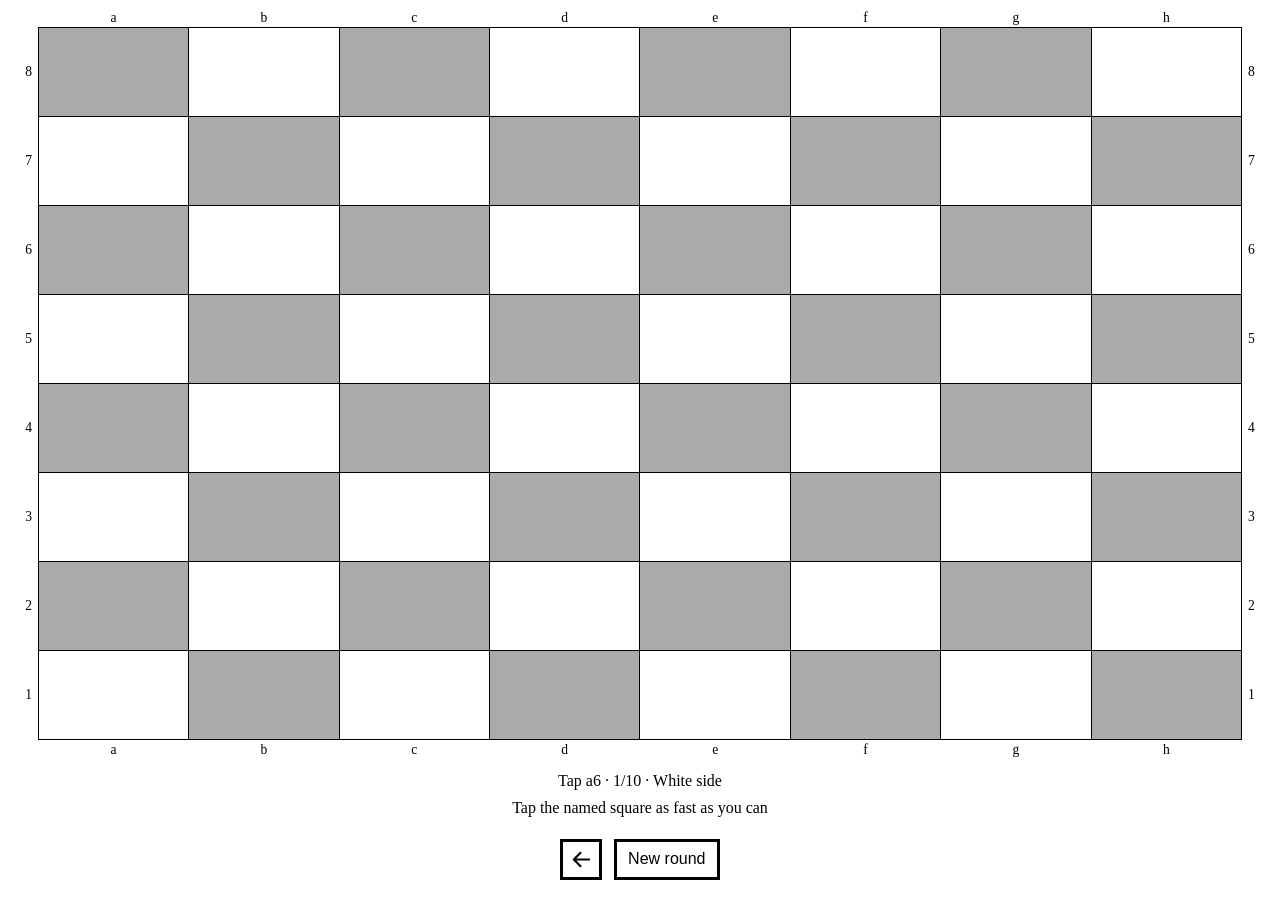
==== coordinates.html @ 3b95f32c "feat: narrow the games list hint" ====
<!DOCTYPE html>
<html lang="en">
<head>
<meta charset="utf-8">
<title>Chess — Coordinates</title>
<script>document.documentElement.className = 'loading';</script>
<link rel="stylesheet" href="style.css?v=12">
</head>
<body>
<table id="board"></table>
<p id="task"></p>
<p id="status"></p>
<p class="controls">
  <a class="icon back" href="training.html?v=12" title="Training"></a>
  <button id="start">New round</button>
</p>

<script src="board.js?v=12"></script>
<script>
(function () {
  'use strict';

  var BEST_KEY = 'kindle-chess-coords';
  var ROUND_LENGTH = 10;
  var FILES = 'abcdefgh';

  var taskEl = document.getElementById('task');
  var statusEl = document.getElementById('status');
  var startEl = document.getElementById('start');
  var board = new Board(document.getElementById('board'), onSquareTap);
  var best = load();
  var targets = [];
  var index = 0;
  var correct = 0;
  var startedAt = null;
  var locked = true;

  function load() {
    try {
      var raw = window.localStorage.getItem(BEST_KEY);
      return raw ? JSON.parse(raw) : null;
    } catch (e) {
      return null;
    }
  }

  function save() {
    try {
      window.localStorage.setItem(BEST_KEY, JSON.stringify(best));
    } catch (e) {}
  }

  function randomSquares(n) {
    var pool = [];

    for (var f = 0; f < 8; f++) {
      for (var r = 1; r <= 8; r++) {
        pool.push(FILES.charAt(f) + r);
      }
    }

    for (var i = pool.length - 1; i > 0; i--) {
      var j = Math.floor(Math.random() * (i + 1));
      var swap = pool[i];
      pool[i] = pool[j];
      pool[j] = swap;
    }

    return pool.slice(0, n);
  }

  function newRound() {
    targets = randomSquares(ROUND_LENGTH);
    index = 0;
    correct = 0;
    startedAt = Date.now();
    locked = false;
    board.setFlipped(Math.random() < 0.5);
    board.select(null);
    board.mark([]);
    showPrompt();
    statusEl.textContent = bestText();
  }

  function showPrompt() {
    var side = board.flipped ? 'Black side' : 'White side';
    taskEl.textContent = 'Tap ' + targets[index] + ' · ' + (index + 1) + '/' + ROUND_LENGTH + ' · ' + side;
  }

  function bestText() {
    if (!best) return 'Tap the named square as fast as you can';

    return 'Best: ' + best.correct + '/' + ROUND_LENGTH + ' in ' + Math.round(best.ms / 1000) + 's';
  }

  function onSquareTap(square) {
    if (locked) return;

    if (square === targets[index]) {
      correct++;
      advance();
      return;
    }

    locked = true;
    board.select(targets[index]);
    window.setTimeout(function () {
      board.select(null);
      locked = false;
      advance();
    }, 900);
  }

  function advance() {
    index++;

    if (index < targets.length) {
      showPrompt();
      return;
    }

    finishRound();
  }

  function finishRound() {
    locked = true;
    var ms = Date.now() - startedAt;
    var better = !best || correct > best.correct || (correct === best.correct && ms < best.ms);

    if (better) {
      best = { correct: correct, ms: ms };
      save();
    }

    taskEl.textContent = 'Round over: ' + correct + '/' + ROUND_LENGTH + ' in ' + Math.round(ms / 1000) + 's' + (better ? ' · New best!' : '');
    statusEl.textContent = bestText();
  }

  startEl.onclick = newRound;

  board.setPosition({});
  newRound();
  board.fitToScreen();
})();
</script>
<script>document.documentElement.className = '';</script>
</body>
</html>
---- style.css ----
body {
  margin: 0;
  padding: 0.5rem 0;
  background: #fff;
  color: #000;
  font-family: serif;
  text-align: center;
}

#board {
  width: 97%;
  margin: 0 auto;
  border-collapse: collapse;
  table-layout: fixed;
}

#board th {
  width: 1.2rem;
  padding: 0;
  font-size: 0.85rem;
  font-weight: normal;
  text-align: center;
  vertical-align: middle;
}

#board tr.files th {
  width: auto;
  height: 1.2rem;
}

#board tr.files th.corner {
  width: 1.2rem;
}

#board td {
  border: 1px solid #000;
}

#board td {
  height: 3.2rem;
  padding: 0;
  text-align: center;
  vertical-align: middle;
  cursor: pointer;
}

#board td {
  background-repeat: no-repeat;
  background-position: center;
  background-size: 88% 88%;
}

#board td.wK { background-image: url("data:image/svg+xml,%3Csvg xmlns=%22http://www.w3.org/2000/svg%22 viewBox=%220 0 45 45%22%3E%3Cg fill=%22none%22 fill-rule=%22evenodd%22 stroke=%22%23000%22 stroke-linecap=%22round%22 stroke-linejoin=%22round%22 stroke-width=%221.5%22%3E %3Cpath stroke-linejoin=%22miter%22 d=%22M22.5 11.63V6M20 8h5%22/%3E %3Cpath fill=%22%23fff%22 stroke-linecap=%22butt%22 stroke-linejoin=%22miter%22 d=%22M22.5 25s4.5-7.5 3-10.5c0 0-1-2.5-3-2.5s-3 2.5-3 2.5c-1.5 3 3 10.5 3 10.5%22/%3E %3Cpath fill=%22%23fff%22 d=%22M12.5 37c5.5 3.5 14.5 3.5 20 0v-7s9-4.5 6-10.5c-4-6.5-13.5-3.5-16 4V27v-3.5c-2.5-7.5-12-10.5-16-4-3 6 6 10.5 6 10.5v7%22/%3E %3Cpath d=%22M12.5 30c5.5-3 14.5-3 20 0m-20 3.5c5.5-3 14.5-3 20 0m-20 3.5c5.5-3 14.5-3 20 0%22/%3E %3C/g%3E%3C/svg%3E"); }
#board td.wQ { background-image: url("data:image/svg+xml,%3Csvg xmlns=%22http://www.w3.org/2000/svg%22 viewBox=%220 0 45 45%22%3E%3Cg style=%22fill:%23ffffff%3Bstroke:%23000000%3Bstroke-width:1.5%3Bstroke-linejoin:round%22%3E %3Cpath d=%22M 9,26 C 17.5,24.5 30,24.5 36,26 L 38.5,13.5 L 31,25 L 30.7,10.9 L 25.5,24.5 L 22.5,10 L 19.5,24.5 L 14.3,10.9 L 14,25 L 6.5,13.5 L 9,26 z%22/%3E %3Cpath d=%22M 9,26 C 9,28 10.5,28 11.5,30 C 12.5,31.5 12.5,31 12,33.5 C 10.5,34.5 11,36 11,36 C 9.5,37.5 11,38.5 11,38.5 C 17.5,39.5 27.5,39.5 34,38.5 C 34,38.5 35.5,37.5 34,36 C 34,36 34.5,34.5 33,33.5 C 32.5,31 32.5,31.5 33.5,30 C 34.5,28 36,28 36,26 C 27.5,24.5 17.5,24.5 9,26 z%22/%3E %3Cpath d=%22M 11.5,30 C 15,29 30,29 33.5,30%22 style=%22fill:none%22/%3E %3Cpath d=%22M 12,33.5 C 18,32.5 27,32.5 33,33.5%22 style=%22fill:none%22/%3E %3Ccircle cx=%226%22 cy=%2212%22 r=%222%22 /%3E %3Ccircle cx=%2214%22 cy=%229%22 r=%222%22 /%3E %3Ccircle cx=%2222.5%22 cy=%228%22 r=%222%22 /%3E %3Ccircle cx=%2231%22 cy=%229%22 r=%222%22 /%3E %3Ccircle cx=%2239%22 cy=%2212%22 r=%222%22 /%3E %3C/g%3E%3C/svg%3E"); }
#board td.wR { background-image: url("data:image/svg+xml,%3Csvg xmlns=%22http://www.w3.org/2000/svg%22 viewBox=%220 0 45 45%22%3E%3Cg style=%22opacity:1%3B fill:%23ffffff%3B fill-opacity:1%3B fill-rule:evenodd%3B stroke:%23000000%3B stroke-width:1.5%3B stroke-linecap:round%3Bstroke-linejoin:round%3Bstroke-miterlimit:4%3B stroke-dasharray:none%3B stroke-opacity:1%3B%22 transform=%22translate%280,0.3%29%22%3E %3Cpath d=%22M 9,39 L 36,39 L 36,36 L 9,36 L 9,39 z %22 style=%22stroke-linecap:butt%3B%22 /%3E %3Cpath d=%22M 12,36 L 12,32 L 33,32 L 33,36 L 12,36 z %22 style=%22stroke-linecap:butt%3B%22 /%3E %3Cpath d=%22M 11,14 L 11,9 L 15,9 L 15,11 L 20,11 L 20,9 L 25,9 L 25,11 L 30,11 L 30,9 L 34,9 L 34,14%22 style=%22stroke-linecap:butt%3B%22 /%3E %3Cpath d=%22M 34,14 L 31,17 L 14,17 L 11,14%22 /%3E %3Cpath d=%22M 31,17 L 31,29.5 L 14,29.5 L 14,17%22 style=%22stroke-linecap:butt%3B stroke-linejoin:miter%3B%22 /%3E %3Cpath d=%22M 31,29.5 L 32.5,32 L 12.5,32 L 14,29.5%22 /%3E %3Cpath d=%22M 11,14 L 34,14%22 style=%22fill:none%3B stroke:%23000000%3B stroke-linejoin:miter%3B%22 /%3E %3C/g%3E%3C/svg%3E"); }
#board td.wB { background-image: url("data:image/svg+xml,%3Csvg xmlns=%22http://www.w3.org/2000/svg%22 viewBox=%220 0 45 45%22%3E%3Cg style=%22opacity:1%3B fill:none%3B fill-rule:evenodd%3B fill-opacity:1%3B stroke:%23000000%3B stroke-width:1.5%3B stroke-linecap:round%3B stroke-linejoin:round%3B stroke-miterlimit:4%3B stroke-dasharray:none%3B stroke-opacity:1%3B%22 transform=%22translate%280,0.6%29%22%3E %3Cg style=%22fill:%23ffffff%3B stroke:%23000000%3B stroke-linecap:butt%3B%22%3E %3Cpath d=%22M 9,36 C 12.39,35.03 19.11,36.43 22.5,34 C 25.89,36.43 32.61,35.03 36,36 C 36,36 37.65,36.54 39,38 C 38.32,38.97 37.35,38.99 36,38.5 C 32.61,37.53 25.89,38.96 22.5,37.5 C 19.11,38.96 12.39,37.53 9,38.5 C 7.65,38.99 6.68,38.97 6,38 C 7.35,36.54 9,36 9,36 z%22/%3E %3Cpath d=%22M 15,32 C 17.5,34.5 27.5,34.5 30,32 C 30.5,30.5 30,30 30,30 C 30,27.5 27.5,26 27.5,26 C 33,24.5 33.5,14.5 22.5,10.5 C 11.5,14.5 12,24.5 17.5,26 C 17.5,26 15,27.5 15,30 C 15,30 14.5,30.5 15,32 z%22/%3E %3Cpath d=%22M 25 8 A 2.5 2.5 0 1 1  20,8 A 2.5 2.5 0 1 1  25 8 z%22/%3E %3C/g%3E %3Cpath d=%22M 17.5,26 L 27.5,26 M 15,30 L 30,30 M 22.5,15.5 L 22.5,20.5 M 20,18 L 25,18%22 style=%22fill:none%3B stroke:%23000000%3B stroke-linejoin:miter%3B%22/%3E %3C/g%3E%3C/svg%3E"); }
#board td.wN { background-image: url("data:image/svg+xml,%3Csvg xmlns=%22http://www.w3.org/2000/svg%22 viewBox=%220 0 45 45%22%3E%3Cg style=%22opacity:1%3B fill:none%3B fill-opacity:1%3B fill-rule:evenodd%3B stroke:%23000000%3B stroke-width:1.5%3B stroke-linecap:round%3Bstroke-linejoin:round%3Bstroke-miterlimit:4%3B stroke-dasharray:none%3B stroke-opacity:1%3B%22 transform=%22translate%280,0.3%29%22%3E %3Cpath d=%22M 22,10 C 32.5,11 38.5,18 38,39 L 15,39 C 15,30 25,32.5 23,18%22 style=%22fill:%23ffffff%3B stroke:%23000000%3B%22 /%3E %3Cpath d=%22M 24,18 C 24.38,20.91 18.45,25.37 16,27 C 13,29 13.18,31.34 11,31 C 9.958,30.06 12.41,27.96 11,28 C 10,28 11.19,29.23 10,30 C 9,30 5.997,31 6,26 C 6,24 12,14 12,14 C 12,14 13.89,12.1 14,10.5 C 13.27,9.506 13.5,8.5 13.5,7.5 C 14.5,6.5 16.5,10 16.5,10 L 18.5,10 C 18.5,10 19.28,8.008 21,7 C 22,7 22,10 22,10%22 style=%22fill:%23ffffff%3B stroke:%23000000%3B%22 /%3E %3Cpath d=%22M 9.5 25.5 A 0.5 0.5 0 1 1 8.5,25.5 A 0.5 0.5 0 1 1 9.5 25.5 z%22 style=%22fill:%23000000%3B stroke:%23000000%3B%22 /%3E %3Cpath d=%22M 15 15.5 A 0.5 1.5 0 1 1  14,15.5 A 0.5 1.5 0 1 1  15 15.5 z%22 transform=%22matrix%280.866,0.5,-0.5,0.866,9.693,-5.173%29%22 style=%22fill:%23000000%3B stroke:%23000000%3B%22 /%3E %3C/g%3E%3C/svg%3E"); }
#board td.wP { background-image: url("data:image/svg+xml,%3Csvg xmlns=%22http://www.w3.org/2000/svg%22 viewBox=%220 0 45 45%22%3E%3Cpath d=%22m 22.5,9 c -2.21,0 -4,1.79 -4,4 0,0.89 0.29,1.71 0.78,2.38 C 17.33,16.5 16,18.59 16,21 c 0,2.03 0.94,3.84 2.41,5.03 C 15.41,27.09 11,31.58 11,39.5 H 34 C 34,31.58 29.59,27.09 26.59,26.03 28.06,24.84 29,23.03 29,21 29,18.59 27.67,16.5 25.72,15.38 26.21,14.71 26.5,13.89 26.5,13 c 0,-2.21 -1.79,-4 -4,-4 z%22 style=%22opacity:1%3B fill:%23ffffff%3B fill-opacity:1%3B fill-rule:nonzero%3B stroke:%23000000%3B stroke-width:1.5%3B stroke-linecap:round%3B stroke-linejoin:miter%3B stroke-miterlimit:4%3B stroke-dasharray:none%3B stroke-opacity:1%3B%22/%3E%3C/svg%3E"); }
#board td.bK { background-image: url("data:image/svg+xml,%3Csvg xmlns=%22http://www.w3.org/2000/svg%22 viewBox=%220 0 45 45%22%3E%3Cg style=%22fill:none%3B fill-opacity:1%3B fill-rule:evenodd%3B stroke:%23000000%3B stroke-width:1.5%3B stroke-linecap:round%3Bstroke-linejoin:round%3Bstroke-miterlimit:4%3B stroke-dasharray:none%3B stroke-opacity:1%3B%22%3E %3Cpath d=%22M 22.5,11.63 L 22.5,6%22 style=%22fill:none%3B stroke:%23000000%3B stroke-linejoin:miter%3B%22 id=%22path6570%22/%3E %3Cpath d=%22M 22.5,25 C 22.5,25 27,17.5 25.5,14.5 C 25.5,14.5 24.5,12 22.5,12 C 20.5,12 19.5,14.5 19.5,14.5 C 18,17.5 22.5,25 22.5,25%22 style=%22fill:%23000000%3Bfill-opacity:1%3B stroke-linecap:butt%3B stroke-linejoin:miter%3B%22/%3E %3Cpath d=%22M 12.5,37 C 18,40.5 27,40.5 32.5,37 L 32.5,30 C 32.5,30 41.5,25.5 38.5,19.5 C 34.5,13 25,16 22.5,23.5 L 22.5,27 L 22.5,23.5 C 20,16 10.5,13 6.5,19.5 C 3.5,25.5 12.5,30 12.5,30 L 12.5,37%22 style=%22fill:%23000000%3B stroke:%23000000%3B%22/%3E %3Cpath d=%22M 20,8 L 25,8%22 style=%22fill:none%3B stroke:%23000000%3B stroke-linejoin:miter%3B%22/%3E %3Cpath d=%22M 32,29.5 C 32,29.5 40.5,25.5 38.03,19.85 C 34.15,14 25,18 22.5,24.5 L 22.5,26.6 L 22.5,24.5 C 20,18 10.85,14 6.97,19.85 C 4.5,25.5 13,29.5 13,29.5%22 style=%22fill:none%3B stroke:%23ffffff%3B%22/%3E %3Cpath d=%22M 12.5,30 C 18,27 27,27 32.5,30 M 12.5,33.5 C 18,30.5 27,30.5 32.5,33.5 M 12.5,37 C 18,34 27,34 32.5,37%22 style=%22fill:none%3B stroke:%23ffffff%3B%22/%3E %3C/g%3E%3C/svg%3E"); }
#board td.bQ { background-image: url("data:image/svg+xml,%3Csvg xmlns=%22http://www.w3.org/2000/svg%22 viewBox=%220 0 45 45%22%3E%3Cg style=%22fill:%23000000%3Bstroke:%23000000%3Bstroke-width:1.5%3B stroke-linecap:round%3Bstroke-linejoin:round%22%3E %3Cpath d=%22M 9,26 C 17.5,24.5 30,24.5 36,26 L 38.5,13.5 L 31,25 L 30.7,10.9 L 25.5,24.5 L 22.5,10 L 19.5,24.5 L 14.3,10.9 L 14,25 L 6.5,13.5 L 9,26 z%22 style=%22stroke-linecap:butt%3Bfill:%23000000%22 /%3E %3Cpath d=%22m 9,26 c 0,2 1.5,2 2.5,4 1,1.5 1,1 0.5,3.5 -1.5,1 -1,2.5 -1,2.5 -1.5,1.5 0,2.5 0,2.5 6.5,1 16.5,1 23,0 0,0 1.5,-1 0,-2.5 0,0 0.5,-1.5 -1,-2.5 -0.5,-2.5 -0.5,-2 0.5,-3.5 1,-2 2.5,-2 2.5,-4 -8.5,-1.5 -18.5,-1.5 -27,0 z%22 /%3E %3Cpath d=%22M 11.5,30 C 15,29 30,29 33.5,30%22 /%3E %3Cpath d=%22m 12,33.5 c 6,-1 15,-1 21,0%22 /%3E %3Ccircle cx=%226%22 cy=%2212%22 r=%222%22 /%3E %3Ccircle cx=%2214%22 cy=%229%22 r=%222%22 /%3E %3Ccircle cx=%2222.5%22 cy=%228%22 r=%222%22 /%3E %3Ccircle cx=%2231%22 cy=%229%22 r=%222%22 /%3E %3Ccircle cx=%2239%22 cy=%2212%22 r=%222%22 /%3E %3Cpath d=%22M 11,38.5 A 35,35 1 0 0 34,38.5%22 style=%22fill:none%3B stroke:%23000000%3Bstroke-linecap:butt%3B%22 /%3E %3Cg style=%22fill:none%3B stroke:%23ffffff%3B%22%3E %3Cpath d=%22M 11,29 A 35,35 1 0 1 34,29%22 /%3E %3Cpath d=%22M 12.5,31.5 L 32.5,31.5%22 /%3E %3Cpath d=%22M 11.5,34.5 A 35,35 1 0 0 33.5,34.5%22 /%3E %3Cpath d=%22M 10.5,37.5 A 35,35 1 0 0 34.5,37.5%22 /%3E %3C/g%3E %3C/g%3E%3C/svg%3E"); }
#board td.bR { background-image: url("data:image/svg+xml,%3Csvg xmlns=%22http://www.w3.org/2000/svg%22 viewBox=%220 0 45 45%22%3E%3Cg style=%22opacity:1%3B fill:%23000000%3B fill-opacity:1%3B fill-rule:evenodd%3B stroke:%23000000%3B stroke-width:1.5%3B stroke-linecap:round%3Bstroke-linejoin:round%3Bstroke-miterlimit:4%3B stroke-dasharray:none%3B stroke-opacity:1%3B%22 transform=%22translate%280,0.3%29%22%3E %3Cpath d=%22M 9,39 L 36,39 L 36,36 L 9,36 L 9,39 z %22 style=%22stroke-linecap:butt%3B%22 /%3E %3Cpath d=%22M 12.5,32 L 14,29.5 L 31,29.5 L 32.5,32 L 12.5,32 z %22 style=%22stroke-linecap:butt%3B%22 /%3E %3Cpath d=%22M 12,36 L 12,32 L 33,32 L 33,36 L 12,36 z %22 style=%22stroke-linecap:butt%3B%22 /%3E %3Cpath d=%22M 14,29.5 L 14,16.5 L 31,16.5 L 31,29.5 L 14,29.5 z %22 style=%22stroke-linecap:butt%3Bstroke-linejoin:miter%3B%22 /%3E %3Cpath d=%22M 14,16.5 L 11,14 L 34,14 L 31,16.5 L 14,16.5 z %22 style=%22stroke-linecap:butt%3B%22 /%3E %3Cpath d=%22M 11,14 L 11,9 L 15,9 L 15,11 L 20,11 L 20,9 L 25,9 L 25,11 L 30,11 L 30,9 L 34,9 L 34,14 L 11,14 z %22 style=%22stroke-linecap:butt%3B%22 /%3E %3Cpath d=%22M 12,35.5 L 33,35.5 L 33,35.5%22 style=%22fill:none%3B stroke:%23ffffff%3B stroke-width:1%3B stroke-linejoin:miter%3B%22 /%3E %3Cpath d=%22M 13,31.5 L 32,31.5%22 style=%22fill:none%3B stroke:%23ffffff%3B stroke-width:1%3B stroke-linejoin:miter%3B%22 /%3E %3Cpath d=%22M 14,29.5 L 31,29.5%22 style=%22fill:none%3B stroke:%23ffffff%3B stroke-width:1%3B stroke-linejoin:miter%3B%22 /%3E %3Cpath d=%22M 14,16.5 L 31,16.5%22 style=%22fill:none%3B stroke:%23ffffff%3B stroke-width:1%3B stroke-linejoin:miter%3B%22 /%3E %3Cpath d=%22M 11,14 L 34,14%22 style=%22fill:none%3B stroke:%23ffffff%3B stroke-width:1%3B stroke-linejoin:miter%3B%22 /%3E %3C/g%3E%3C/svg%3E"); }
#board td.bB { background-image: url("data:image/svg+xml,%3Csvg xmlns=%22http://www.w3.org/2000/svg%22 viewBox=%220 0 45 45%22%3E%3Cg style=%22opacity:1%3B fill:none%3B fill-rule:evenodd%3B fill-opacity:1%3B stroke:%23000000%3B stroke-width:1.5%3B stroke-linecap:round%3B stroke-linejoin:round%3B stroke-miterlimit:4%3B stroke-dasharray:none%3B stroke-opacity:1%3B%22 transform=%22translate%280,0.6%29%22%3E %3Cg style=%22fill:%23000000%3B stroke:%23000000%3B stroke-linecap:butt%3B%22%3E %3Cpath d=%22M 9,36 C 12.39,35.03 19.11,36.43 22.5,34 C 25.89,36.43 32.61,35.03 36,36 C 36,36 37.65,36.54 39,38 C 38.32,38.97 37.35,38.99 36,38.5 C 32.61,37.53 25.89,38.96 22.5,37.5 C 19.11,38.96 12.39,37.53 9,38.5 C 7.65,38.99 6.68,38.97 6,38 C 7.35,36.54 9,36 9,36 z%22/%3E %3Cpath d=%22M 15,32 C 17.5,34.5 27.5,34.5 30,32 C 30.5,30.5 30,30 30,30 C 30,27.5 27.5,26 27.5,26 C 33,24.5 33.5,14.5 22.5,10.5 C 11.5,14.5 12,24.5 17.5,26 C 17.5,26 15,27.5 15,30 C 15,30 14.5,30.5 15,32 z%22/%3E %3Cpath d=%22M 25 8 A 2.5 2.5 0 1 1  20,8 A 2.5 2.5 0 1 1  25 8 z%22/%3E %3C/g%3E %3Cpath d=%22M 17.5,26 L 27.5,26 M 15,30 L 30,30 M 22.5,15.5 L 22.5,20.5 M 20,18 L 25,18%22 style=%22fill:none%3B stroke:%23ffffff%3B stroke-linejoin:miter%3B%22/%3E %3C/g%3E%3C/svg%3E"); }
#board td.bN { background-image: url("data:image/svg+xml,%3Csvg xmlns=%22http://www.w3.org/2000/svg%22 viewBox=%220 0 45 45%22%3E%3Cg style=%22opacity:1%3B fill:none%3B fill-opacity:1%3B fill-rule:evenodd%3B stroke:%23000000%3B stroke-width:1.5%3B stroke-linecap:round%3Bstroke-linejoin:round%3Bstroke-miterlimit:4%3B stroke-dasharray:none%3B stroke-opacity:1%3B%22 transform=%22translate%280,0.3%29%22%3E %3Cpath d=%22M 22,10 C 32.5,11 38.5,18 38,39 L 15,39 C 15,30 25,32.5 23,18%22 style=%22fill:%23000000%3B stroke:%23000000%3B%22 /%3E %3Cpath d=%22M 24,18 C 24.38,20.91 18.45,25.37 16,27 C 13,29 13.18,31.34 11,31 C 9.958,30.06 12.41,27.96 11,28 C 10,28 11.19,29.23 10,30 C 9,30 5.997,31 6,26 C 6,24 12,14 12,14 C 12,14 13.89,12.1 14,10.5 C 13.27,9.506 13.5,8.5 13.5,7.5 C 14.5,6.5 16.5,10 16.5,10 L 18.5,10 C 18.5,10 19.28,8.008 21,7 C 22,7 22,10 22,10%22 style=%22fill:%23000000%3B stroke:%23000000%3B%22 /%3E %3Cpath d=%22M 9.5 25.5 A 0.5 0.5 0 1 1 8.5,25.5 A 0.5 0.5 0 1 1 9.5 25.5 z%22 style=%22fill:%23ffffff%3B stroke:%23ffffff%3B%22 /%3E %3Cpath d=%22M 15 15.5 A 0.5 1.5 0 1 1  14,15.5 A 0.5 1.5 0 1 1  15 15.5 z%22 transform=%22matrix%280.866,0.5,-0.5,0.866,9.693,-5.173%29%22 style=%22fill:%23ffffff%3B stroke:%23ffffff%3B%22 /%3E %3Cpath d=%22M 24.55,10.4 L 24.1,11.85 L 24.6,12 C 27.75,13 30.25,14.49 32.5,18.75 C 34.75,23.01 35.75,29.06 35.25,39 L 35.2,39.5 L 37.45,39.5 L 37.5,39 C 38,28.94 36.62,22.15 34.25,17.66 C 31.88,13.17 28.46,11.02 25.06,10.5 L 24.55,10.4 z %22 style=%22fill:%23ffffff%3B stroke:none%3B%22 /%3E %3C/g%3E%3C/svg%3E"); }
#board td.bP { background-image: url("data:image/svg+xml,%3Csvg xmlns=%22http://www.w3.org/2000/svg%22 viewBox=%220 0 45 45%22%3E%3Cpath d=%22m 22.5,9 c -2.21,0 -4,1.79 -4,4 0,0.89 0.29,1.71 0.78,2.38 C 17.33,16.5 16,18.59 16,21 c 0,2.03 0.94,3.84 2.41,5.03 C 15.41,27.09 11,31.58 11,39.5 H 34 C 34,31.58 29.59,27.09 26.59,26.03 28.06,24.84 29,23.03 29,21 29,18.59 27.67,16.5 25.72,15.38 26.21,14.71 26.5,13.89 26.5,13 c 0,-2.21 -1.79,-4 -4,-4 z%22 style=%22opacity:1%3B fill:%23000000%3B fill-opacity:1%3B fill-rule:nonzero%3B stroke:%23000000%3B stroke-width:1.5%3B stroke-linecap:round%3B stroke-linejoin:miter%3B stroke-miterlimit:4%3B stroke-dasharray:none%3B stroke-opacity:1%3B%22/%3E%3C/svg%3E"); }

#board td.dark {
  background-color: #aaa;
}

#board td.selected {
  outline: 5px solid #000;
  outline-offset: -5px;
}

#task, #status {
  font-size: 1rem;
  margin: 0.35rem 5%;
  min-height: 1.3rem;
  white-space: nowrap;
  overflow: hidden;
  text-overflow: ellipsis;
}

#status {
  text-overflow: clip;
}

select {
  font-size: 1.2rem;
  padding: 0.4rem;
  margin: 0 1rem 0 0.3rem;
  background: #fff;
  color: #000;
  border: 3px solid #000;
}

label {
  font-size: 1.2rem;
}

#stats {
  margin: 0.5rem auto 0;
  border-collapse: collapse;
  font-size: 1rem;
}

#stats th, #stats td {
  border: 1px solid #000;
  padding: 0.2rem 0.8rem;
}

button[disabled], select[disabled] {
  color: #888;
  border-color: #888;
}

button {
  font-size: 1.2rem;
  padding: 0.5rem 1rem;
  margin: 0 0.2rem;
  background: #fff;
  color: #000;
  border: 3px solid #000;
}

.menu a {
  display: block;
  width: 80%;
  max-width: 24rem;
  margin: 0.8rem auto;
  padding: 0.8rem;
  font-size: 1.3rem;
  color: #000;
  background: #fff;
  border: 3px solid #000;
  text-decoration: none;
}

.menu a.disabled {
  color: #888;
  border-color: #888;
}

h1 {
  font-size: 1.6rem;
  margin: 1rem 0 1.5rem;
}


#board td.marked {
  outline: 2px dashed #000;
  outline-offset: -3px;
}

h2 {
  font-size: 1.2rem;
  margin: 1.2rem 0 0.4rem;
}

html.loading body {
  visibility: hidden;
}

.controls {
  margin: 1.2rem 0 0.4rem;
}

#task {
  margin-top: 0.8rem;
}

.controls select, .controls button, .controls a {
  box-sizing: border-box;
  height: 2.6rem;
  min-width: 2.6rem;
  margin: 0 0.25rem;
  padding: 0 0.7rem;
  font-size: 1rem;
  line-height: 1;
  vertical-align: middle;
  color: #000;
  background-color: #fff;
  border: 3px solid #000;
}

.controls select {
  padding: 0 0.4rem;
  text-align: center;
}

button.icon, a.icon {
  display: inline-block;
  width: 2.6rem;
  padding: 0;
  background-repeat: no-repeat;
  background-position: center;
  background-size: 65% 65%;
}

button.icon[disabled] {
  opacity: 0.35;
}

button.draw { background-image: url("data:image/svg+xml,%3Csvg xmlns=%22http://www.w3.org/2000/svg%22 viewBox=%220 0 24 24%22 fill=%22none%22 stroke=%22%23000%22 stroke-width=%222.2%22 stroke-linecap=%22round%22 stroke-linejoin=%22round%22%3E%3Cpath d=%22M5 9h14M5 15h14%22/%3E%3C/svg%3E"); }

button.resign { background-image: url("data:image/svg+xml,%3Csvg xmlns=%22http://www.w3.org/2000/svg%22 viewBox=%220 0 24 24%22 fill=%22none%22 stroke=%22%23000%22 stroke-width=%222.2%22 stroke-linecap=%22round%22 stroke-linejoin=%22round%22%3E%3Cpath d=%22M5 21V4M5 4h12l-2 4 2 4H5%22/%3E%3C/svg%3E"); }

button.reset { background-image: url("data:image/svg+xml,%3Csvg xmlns=%22http://www.w3.org/2000/svg%22 viewBox=%220 0 24 24%22 fill=%22none%22 stroke=%22%23000%22 stroke-width=%222.2%22 stroke-linecap=%22round%22 stroke-linejoin=%22round%22%3E%3Cpath d=%22M20 12a8 8 0 1 1-2.3-5.7%22/%3E%3Cpath d=%22M20 3v5h-5%22/%3E%3C/svg%3E"); }

a.back { background-image: url("data:image/svg+xml,%3Csvg xmlns=%22http://www.w3.org/2000/svg%22 viewBox=%220 0 24 24%22 fill=%22none%22 stroke=%22%23000%22 stroke-width=%222.2%22 stroke-linecap=%22round%22 stroke-linejoin=%22round%22%3E%3Cpath d=%22M20 12H5M11 5l-7 7 7 7%22/%3E%3C/svg%3E"); }

.controls [disabled] {
  color: #888;
  border-color: #888;
}

#puzzles, #bot-empty {
  font-size: 1rem;
}

.board-wrap {
  position: relative;
  width: 97%;
  margin: 0 auto;
}

.board-wrap #board {
  width: 100%;
}

#board.dimmed td {
  opacity: 0.3;
}

#badge, #overlay {
  position: absolute;
  margin: 0;
  background: #fff;
  border: 3px solid #000;
  font-size: 1rem;
}

#badge {
  top: 0;
  right: 0;
  padding: 0.3rem 0.7rem;
}

#overlay {
  top: 45%;
  left: 15%;
  right: 15%;
  padding: 0.8rem;
  font-size: 1.6rem;
  text-align: center;
}

.hidden {
  display: none;
}

#pgnbox {
  display: none;
}

#pgnbox.open {
  display: block;
  box-sizing: border-box;
  width: 90%;
  height: 9rem;
  margin: 0.6rem auto;
  padding: 0.5rem;
  font-size: 0.85rem;
  border: 1px solid #000;
}

button.prev { background-image: url("data:image/svg+xml,%3Csvg xmlns=%22http://www.w3.org/2000/svg%22 viewBox=%220 0 24 24%22 fill=%22none%22 stroke=%22%23000%22 stroke-width=%222.2%22 stroke-linecap=%22round%22 stroke-linejoin=%22round%22%3E%3Cpath d=%22M15 5l-7 7 7 7%22/%3E%3C/svg%3E"); }

button.next { background-image: url("data:image/svg+xml,%3Csvg xmlns=%22http://www.w3.org/2000/svg%22 viewBox=%220 0 24 24%22 fill=%22none%22 stroke=%22%23000%22 stroke-width=%222.2%22 stroke-linecap=%22round%22 stroke-linejoin=%22round%22%3E%3Cpath d=%22M9 5l7 7-7 7%22/%3E%3C/svg%3E"); }

button.first { background-image: url("data:image/svg+xml,%3Csvg xmlns=%22http://www.w3.org/2000/svg%22 viewBox=%220 0 24 24%22 fill=%22none%22 stroke=%22%23000%22 stroke-width=%222.2%22 stroke-linecap=%22round%22 stroke-linejoin=%22round%22%3E%3Cpath d=%22M17 5l-7 7 7 7M7 5v14%22/%3E%3C/svg%3E"); }
button.playfrom { background-image: url("data:image/svg+xml,%3Csvg xmlns=%22http://www.w3.org/2000/svg%22 viewBox=%220 0 24 24%22 fill=%22none%22 stroke=%22%23000%22 stroke-width=%222.2%22 stroke-linecap=%22round%22 stroke-linejoin=%22round%22%3E%3Cpath d=%22M8 5l11 7-11 7z%22/%3E%3C/svg%3E"); }

button.last { background-image: url("data:image/svg+xml,%3Csvg xmlns=%22http://www.w3.org/2000/svg%22 viewBox=%220 0 24 24%22 fill=%22none%22 stroke=%22%23000%22 stroke-width=%222.2%22 stroke-linecap=%22round%22 stroke-linejoin=%22round%22%3E%3Cpath d=%22M7 5l7 7-7 7M17 5v14%22/%3E%3C/svg%3E"); }

#games {
  width: 90%;
  margin: 0.5rem auto 1rem;
  border-collapse: collapse;
  font-size: 1rem;
}

#games th, #games td {
  border: 1px solid #000;
  padding: 0;
  text-align: center;
}

#games th {
  padding: 0.4rem 0;
}

#games a {
  display: block;
  padding: 0.6rem 0;
  color: #000;
  text-decoration: none;
}

#games-empty {
  font-size: 1rem;
}

.credits {
  margin-top: 2rem;
  font-size: 0.8rem;
  color: #555;
}

.hint {
  width: 70%;
  max-width: 22rem;
  margin: 0.2rem auto 0.8rem;
  font-size: 0.85rem;
  color: #555;
}

.muted {
  color: #888;
  font-size: 1rem;
}

.menu.compact a {
  margin: 0.4rem auto;
  padding: 0.5rem;
  font-size: 1rem;
  text-align: left;
  padding-left: 0.8rem;
}

.eco {
  display: inline-block;
  width: 2.6rem;
  color: #666;
}

#note {
  font-size: 0.9rem;
  margin: 0.2rem 6%;
  min-height: 1.2rem;
  color: #333;
}

.text-page {
  text-align: left;
  padding: 0.5rem 6% 1rem;
}

.text-page h1 {
  text-align: center;
}

.text-page h2 {
  margin: 1.2rem 0 0.3rem;
}

.text-page p {
  font-size: 1rem;
  line-height: 1.45;
  margin: 0.3rem 0;
}

.text-page .controls {
  text-align: center;
}

#note {
  white-space: normal;
  min-height: 2.4rem;
}
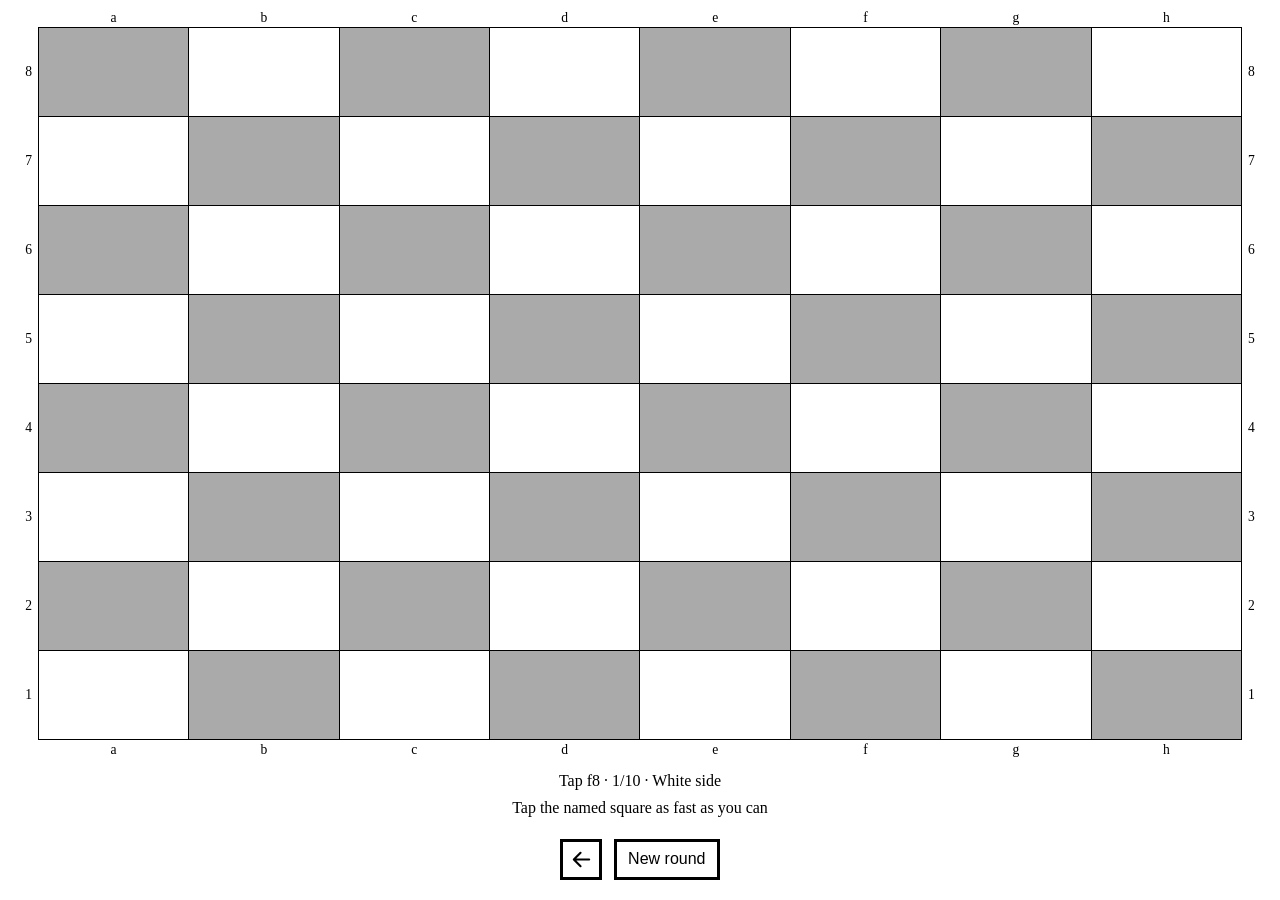
==== commit 02077477: "feat: tighten hint spacing under the title" ====
--- a/coordinates.html
+++ b/coordinates.html
@@ -4,18 +4,18 @@
 <meta charset="utf-8">
 <title>Chess — Coordinates</title>
 <script>document.documentElement.className = 'loading';</script>
-<link rel="stylesheet" href="style.css?v=12">
+<link rel="stylesheet" href="style.css?v=13">
 </head>
 <body>
 <table id="board"></table>
 <p id="task"></p>
 <p id="status"></p>
 <p class="controls">
-  <a class="icon back" href="training.html?v=12" title="Training"></a>
+  <a class="icon back" href="training.html?v=13" title="Training"></a>
   <button id="start">New round</button>
 </p>
 
-<script src="board.js?v=12"></script>
+<script src="board.js?v=13"></script>
 <script>
 (function () {
   'use strict';
--- a/style.css
+++ b/style.css
@@ -320,7 +320,8 @@
 .hint {
   width: 70%;
   max-width: 22rem;
-  margin: 0.2rem auto 0.8rem;
+  /* -1.1rem offsets the h1's collapsed 1.5rem bottom margin: net 0.4rem gap */
+  margin: -1.1rem auto 1.2rem;
   font-size: 0.85rem;
   color: #555;
 }
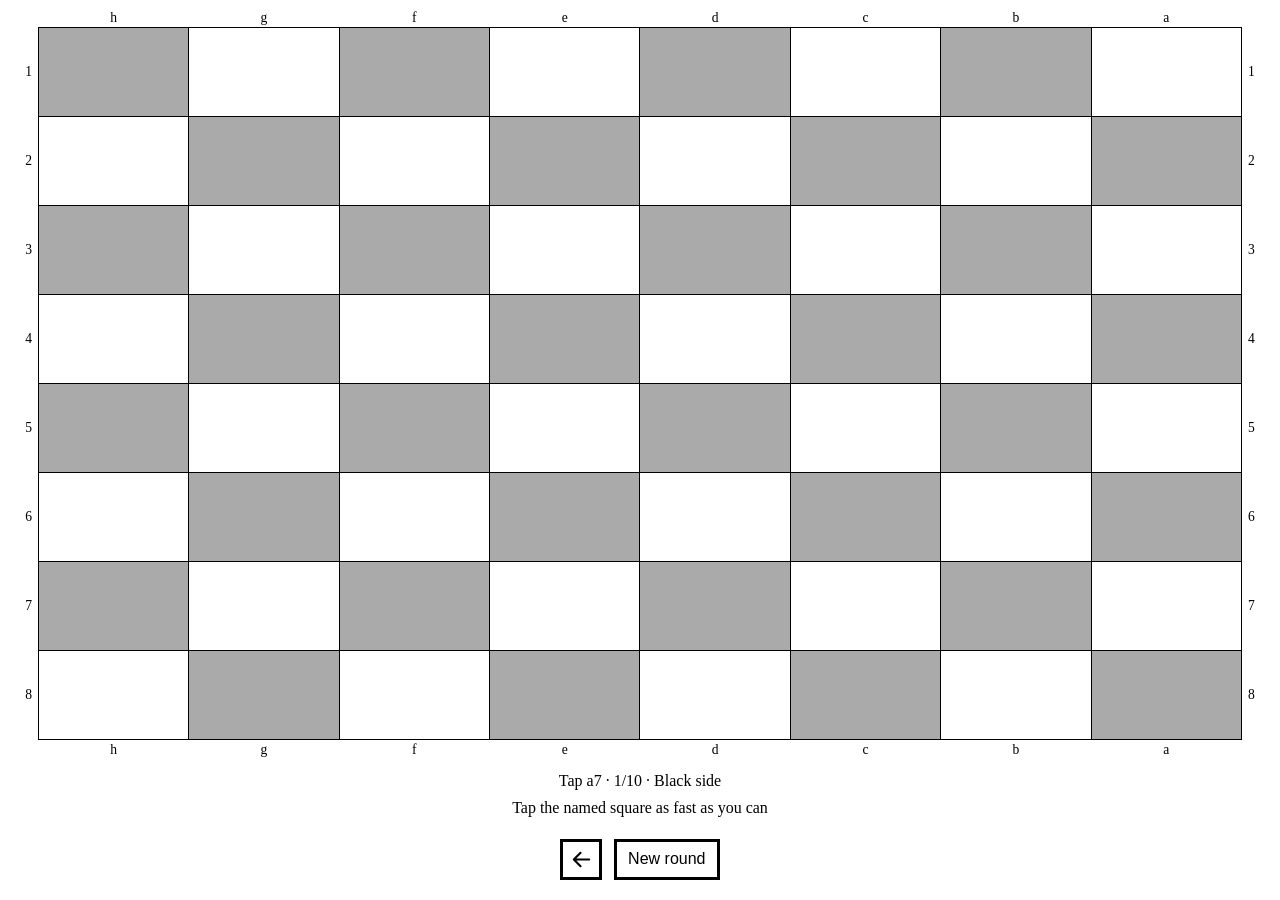
==== commit 4c3f57a3: "feat: export game as a Lichess QR code on its own page" ====
--- a/coordinates.html
+++ b/coordinates.html
@@ -4,18 +4,18 @@
 <meta charset="utf-8">
 <title>Chess — Coordinates</title>
 <script>document.documentElement.className = 'loading';</script>
-<link rel="stylesheet" href="style.css?v=13">
+<link rel="stylesheet" href="style.css?v=14">
 </head>
 <body>
 <table id="board"></table>
 <p id="task"></p>
 <p id="status"></p>
 <p class="controls">
-  <a class="icon back" href="training.html?v=13" title="Training"></a>
+  <a class="icon back" href="training.html?v=14" title="Training"></a>
   <button id="start">New round</button>
 </p>
 
-<script src="board.js?v=13"></script>
+<script src="board.js?v=14"></script>
 <script>
 (function () {
   'use strict';
--- a/style.css
+++ b/style.css
@@ -259,19 +259,10 @@
   display: none;
 }
 
-#pgnbox {
-  display: none;
-}
-
-#pgnbox.open {
-  display: block;
-  box-sizing: border-box;
-  width: 90%;
-  height: 9rem;
-  margin: 0.6rem auto;
-  padding: 0.5rem;
-  font-size: 0.85rem;
-  border: 1px solid #000;
+#qr svg {
+  width: 85%;
+  max-width: 24rem;
+  height: auto;
 }
 
 button.prev { background-image: url("data:image/svg+xml,%3Csvg xmlns=%22http://www.w3.org/2000/svg%22 viewBox=%220 0 24 24%22 fill=%22none%22 stroke=%22%23000%22 stroke-width=%222.2%22 stroke-linecap=%22round%22 stroke-linejoin=%22round%22%3E%3Cpath d=%22M15 5l-7 7 7 7%22/%3E%3C/svg%3E"); }
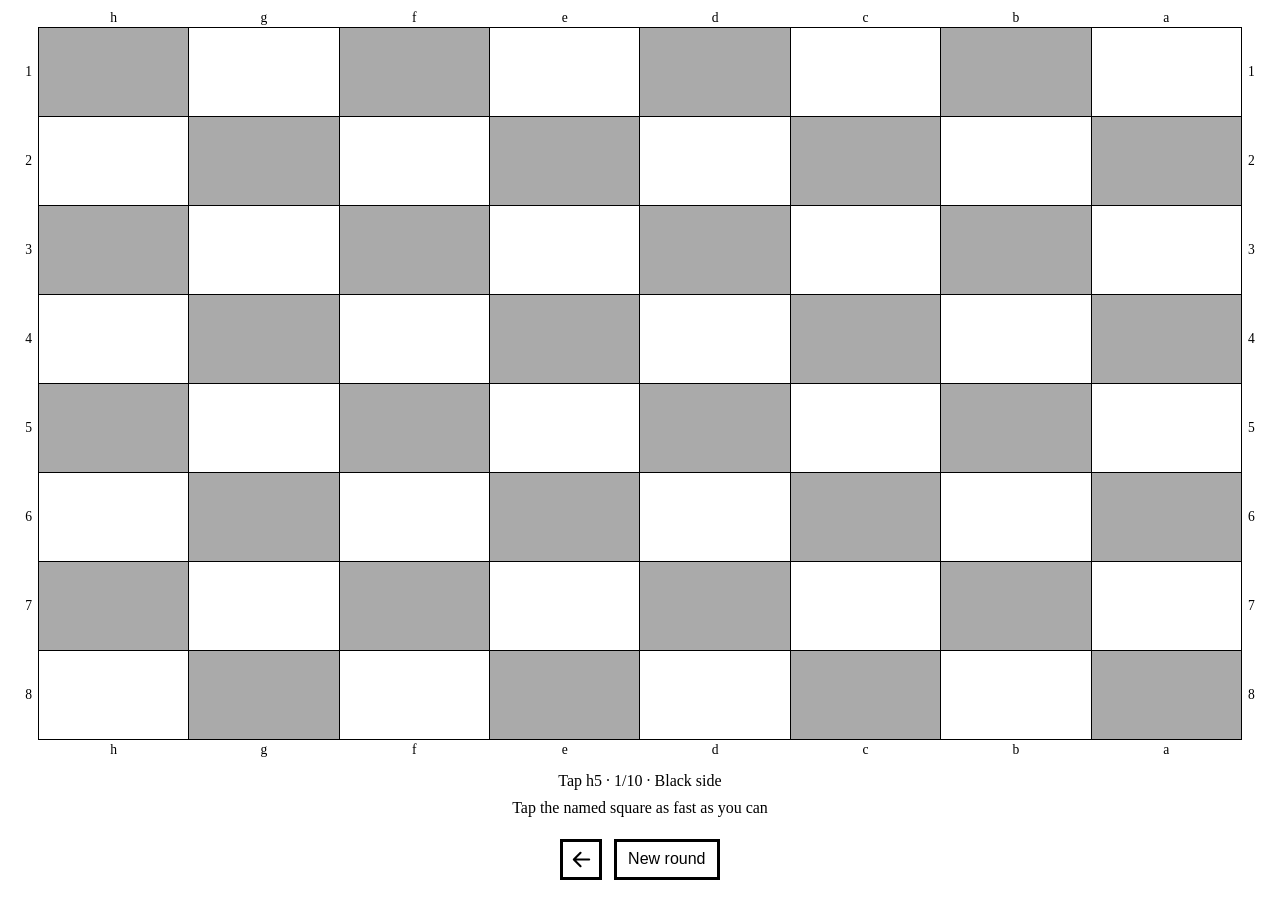
==== commit 8febd99a: "fix: caption overlapping the QR code on the export page" ====
--- a/coordinates.html
+++ b/coordinates.html
@@ -4,18 +4,18 @@
 <meta charset="utf-8">
 <title>Chess — Coordinates</title>
 <script>document.documentElement.className = 'loading';</script>
-<link rel="stylesheet" href="style.css?v=14">
+<link rel="stylesheet" href="style.css?v=15">
 </head>
 <body>
 <table id="board"></table>
 <p id="task"></p>
 <p id="status"></p>
 <p class="controls">
-  <a class="icon back" href="training.html?v=14" title="Training"></a>
+  <a class="icon back" href="training.html?v=15" title="Training"></a>
   <button id="start">New round</button>
 </p>
 
-<script src="board.js?v=14"></script>
+<script src="board.js?v=15"></script>
 <script>
 (function () {
   'use strict';
--- a/style.css
+++ b/style.css
@@ -259,11 +259,6 @@
   display: none;
 }
 
-#qr svg {
-  width: 85%;
-  max-width: 24rem;
-  height: auto;
-}
 
 button.prev { background-image: url("data:image/svg+xml,%3Csvg xmlns=%22http://www.w3.org/2000/svg%22 viewBox=%220 0 24 24%22 fill=%22none%22 stroke=%22%23000%22 stroke-width=%222.2%22 stroke-linecap=%22round%22 stroke-linejoin=%22round%22%3E%3Cpath d=%22M15 5l-7 7 7 7%22/%3E%3C/svg%3E"); }
 
@@ -311,10 +306,14 @@
 .hint {
   width: 70%;
   max-width: 22rem;
-  /* -1.1rem offsets the h1's collapsed 1.5rem bottom margin: net 0.4rem gap */
-  margin: -1.1rem auto 1.2rem;
+  margin: 0.6rem auto 1.2rem;
   font-size: 0.85rem;
   color: #555;
+}
+
+/* -1.1rem offsets the h1's collapsed 1.5rem bottom margin: net 0.4rem gap */
+h1 + .hint {
+  margin-top: -1.1rem;
 }
 
 .muted {
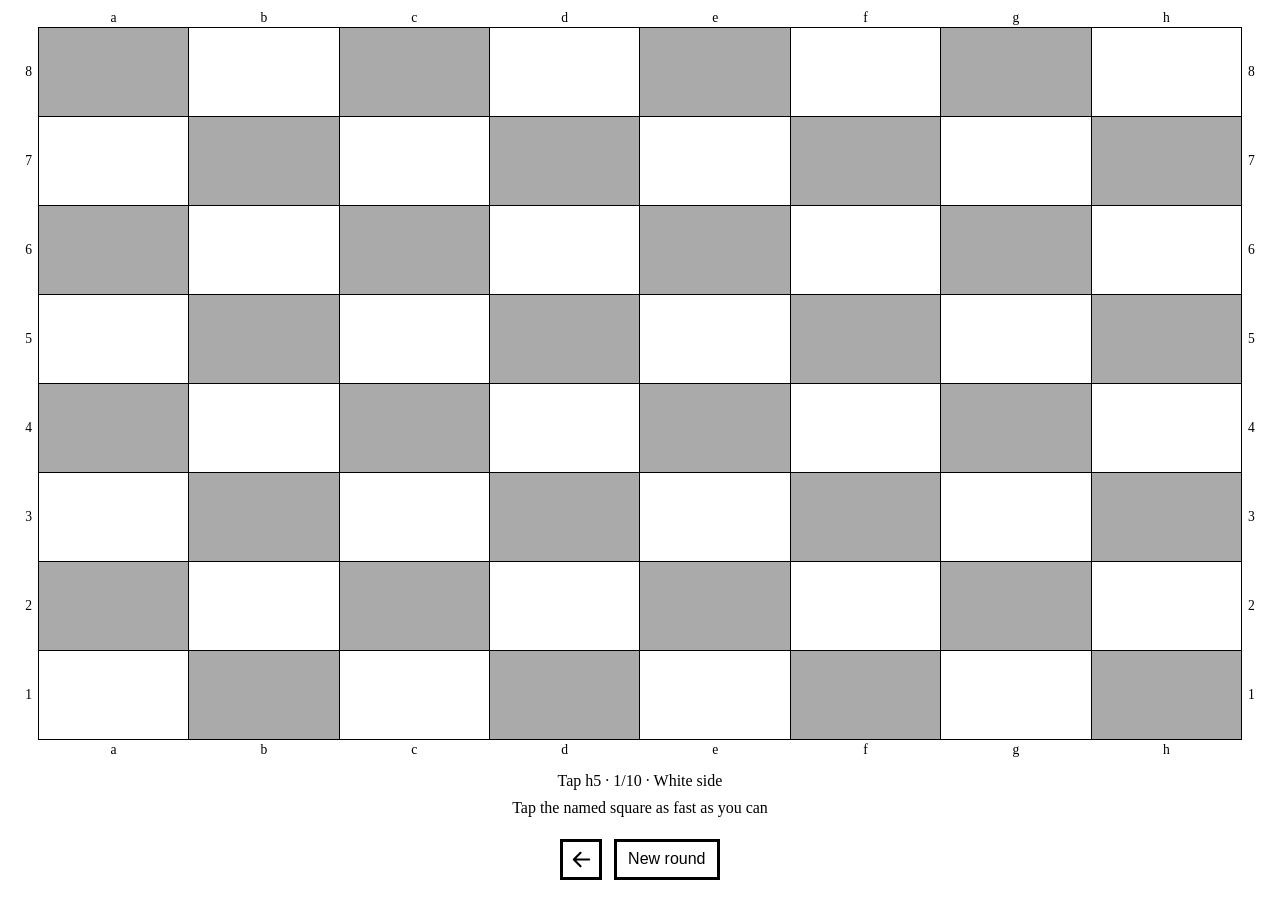
==== commit fc0eecc6: "feat: spaced repetition for opening practice" ====
--- a/coordinates.html
+++ b/coordinates.html
@@ -4,18 +4,18 @@
 <meta charset="utf-8">
 <title>Chess — Coordinates</title>
 <script>document.documentElement.className = 'loading';</script>
-<link rel="stylesheet" href="style.css?v=15">
+<link rel="stylesheet" href="style.css?v=16">
 </head>
 <body>
 <table id="board"></table>
 <p id="task"></p>
 <p id="status"></p>
 <p class="controls">
-  <a class="icon back" href="training.html?v=15" title="Training"></a>
+  <a class="icon back" href="training.html?v=16" title="Training"></a>
   <button id="start">New round</button>
 </p>
 
-<script src="board.js?v=15"></script>
+<script src="board.js?v=16"></script>
 <script>
 (function () {
   'use strict';
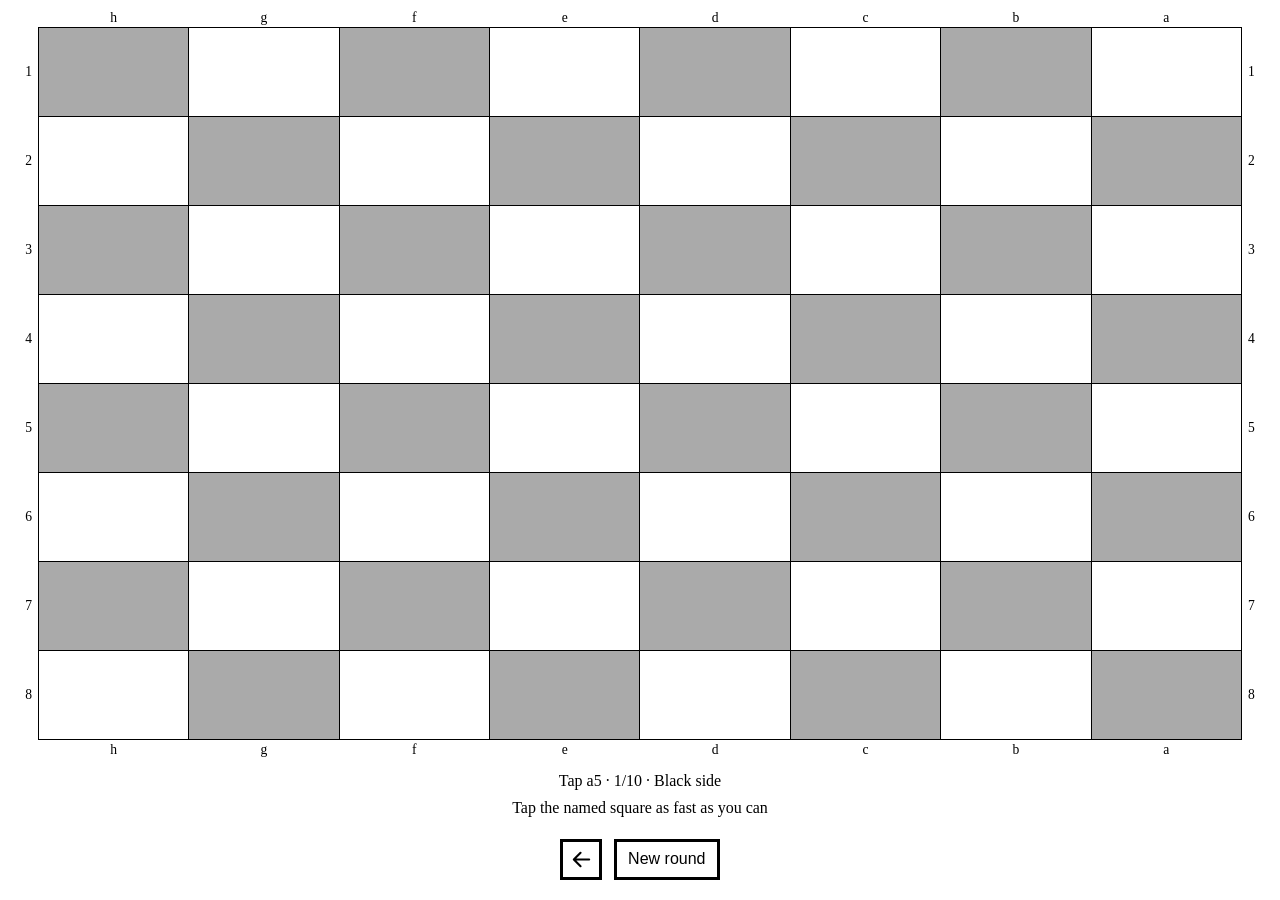
==== commit 15f4dd0f: "feat: QR export opens the game in Chess.com analysis" ====
--- a/coordinates.html
+++ b/coordinates.html
@@ -4,18 +4,18 @@
 <meta charset="utf-8">
 <title>Chess — Coordinates</title>
 <script>document.documentElement.className = 'loading';</script>
-<link rel="stylesheet" href="style.css?v=16">
+<link rel="stylesheet" href="style.css?v=17">
 </head>
 <body>
 <table id="board"></table>
 <p id="task"></p>
 <p id="status"></p>
 <p class="controls">
-  <a class="icon back" href="training.html?v=16" title="Training"></a>
+  <a class="icon back" href="training.html?v=17" title="Training"></a>
   <button id="start">New round</button>
 </p>
 
-<script src="board.js?v=16"></script>
+<script src="board.js?v=17"></script>
 <script>
 (function () {
   'use strict';
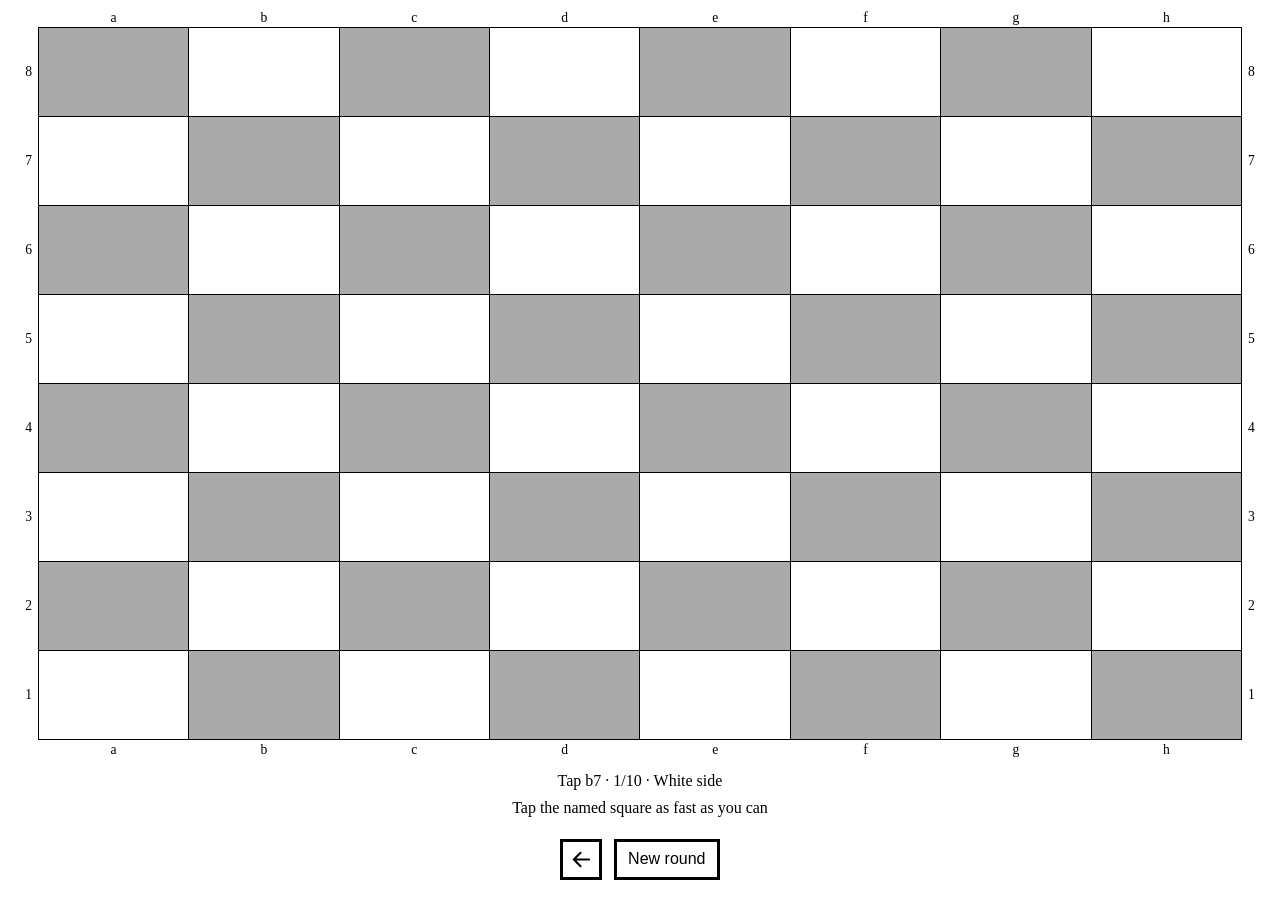
==== commit 6d59a098: "fix: QR export URL no longer opens the Chess.com app instead of the web board" ====
--- a/coordinates.html
+++ b/coordinates.html
@@ -4,18 +4,18 @@
 <meta charset="utf-8">
 <title>Chess — Coordinates</title>
 <script>document.documentElement.className = 'loading';</script>
-<link rel="stylesheet" href="style.css?v=17">
+<link rel="stylesheet" href="style.css?v=18">
 </head>
 <body>
 <table id="board"></table>
 <p id="task"></p>
 <p id="status"></p>
 <p class="controls">
-  <a class="icon back" href="training.html?v=17" title="Training"></a>
+  <a class="icon back" href="training.html?v=18" title="Training"></a>
   <button id="start">New round</button>
 </p>
 
-<script src="board.js?v=17"></script>
+<script src="board.js?v=18"></script>
 <script>
 (function () {
   'use strict';
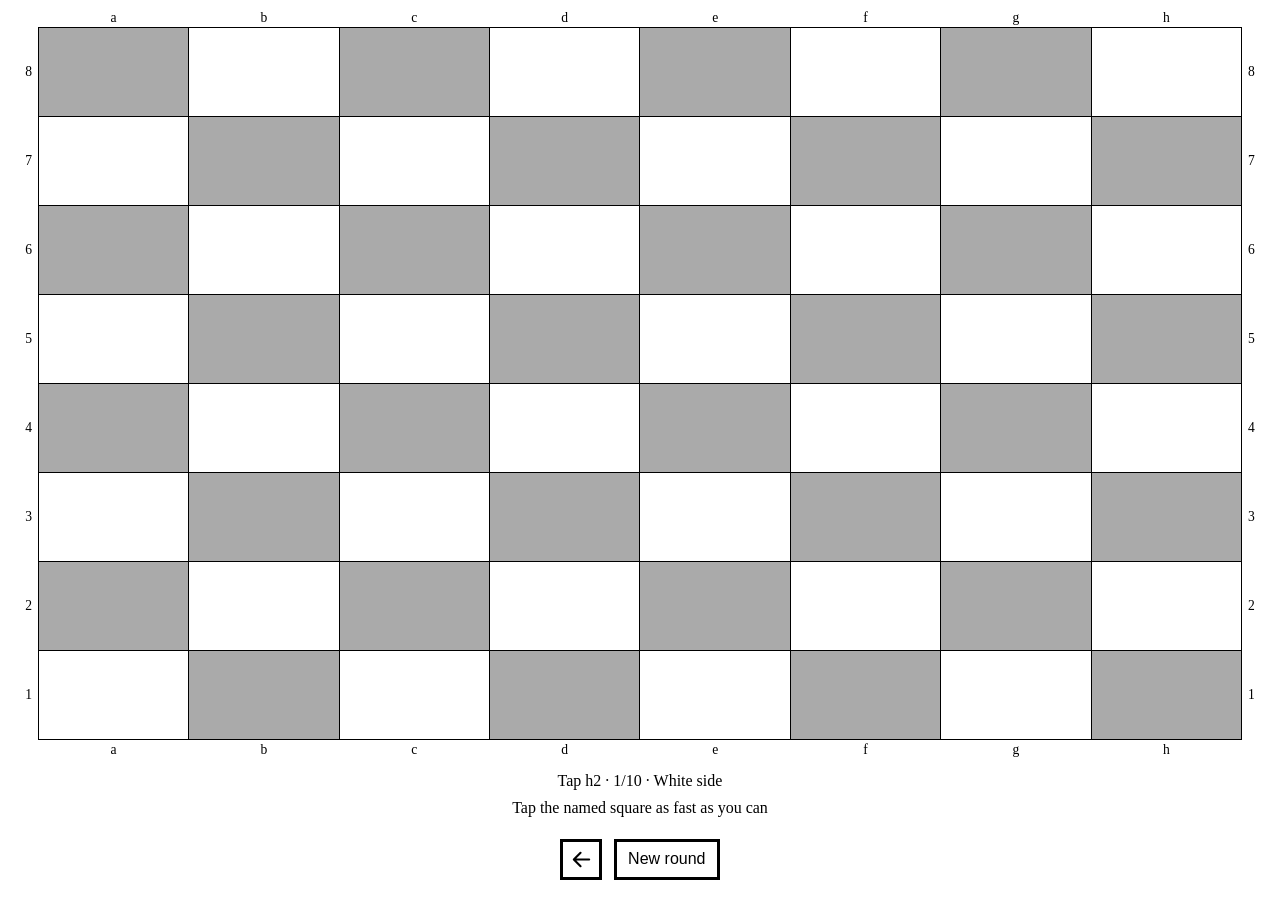
==== commit 5b0aeddc: "fix: QR export back to Lichess, the Chess.com app hijacks the link on iOS" ====
--- a/coordinates.html
+++ b/coordinates.html
@@ -4,18 +4,18 @@
 <meta charset="utf-8">
 <title>Chess — Coordinates</title>
 <script>document.documentElement.className = 'loading';</script>
-<link rel="stylesheet" href="style.css?v=18">
+<link rel="stylesheet" href="style.css?v=19">
 </head>
 <body>
 <table id="board"></table>
 <p id="task"></p>
 <p id="status"></p>
 <p class="controls">
-  <a class="icon back" href="training.html?v=18" title="Training"></a>
+  <a class="icon back" href="training.html?v=19" title="Training"></a>
   <button id="start">New round</button>
 </p>
 
-<script src="board.js?v=18"></script>
+<script src="board.js?v=19"></script>
 <script>
 (function () {
   'use strict';
--- a/style.css
+++ b/style.css
@@ -298,7 +298,9 @@
 }
 
 .credits {
-  margin-top: 2rem;
+  width: 70%;
+  max-width: 22rem;
+  margin: 2rem auto 0;
   font-size: 0.8rem;
   color: #555;
 }
